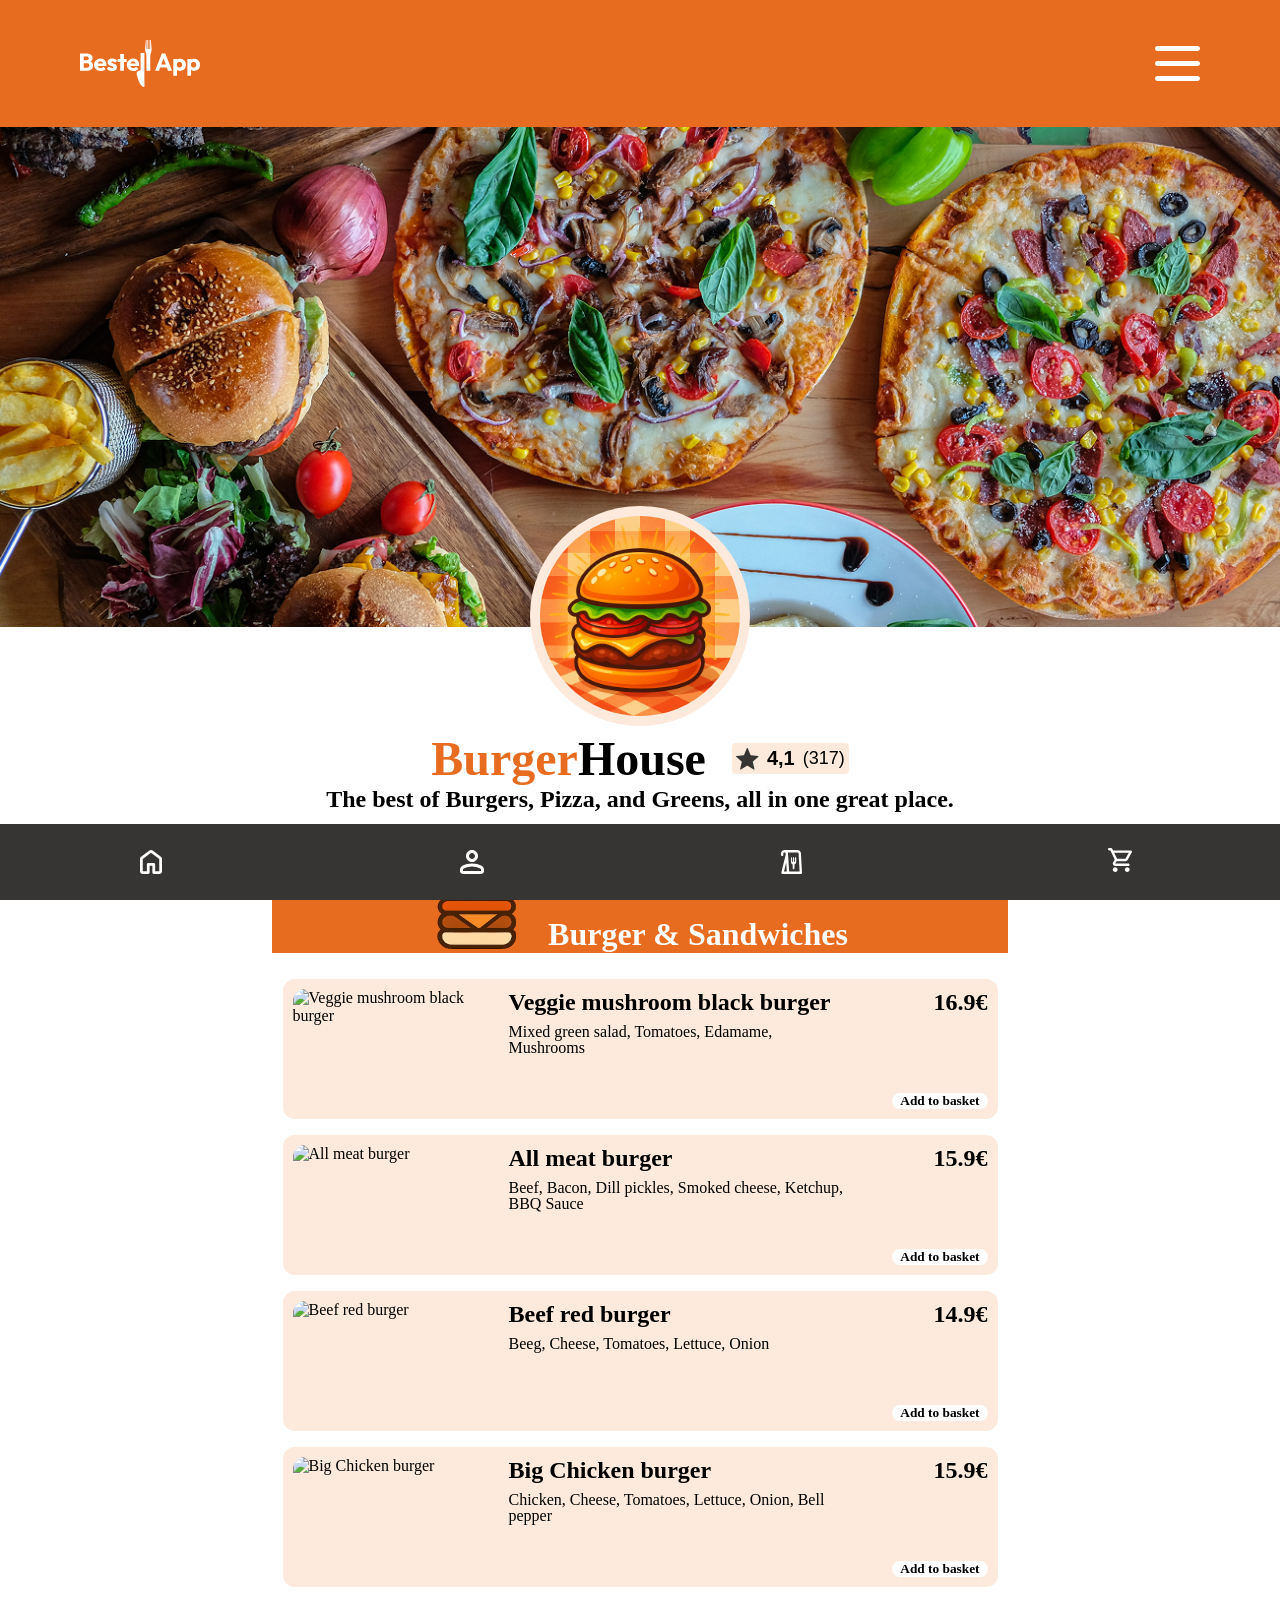
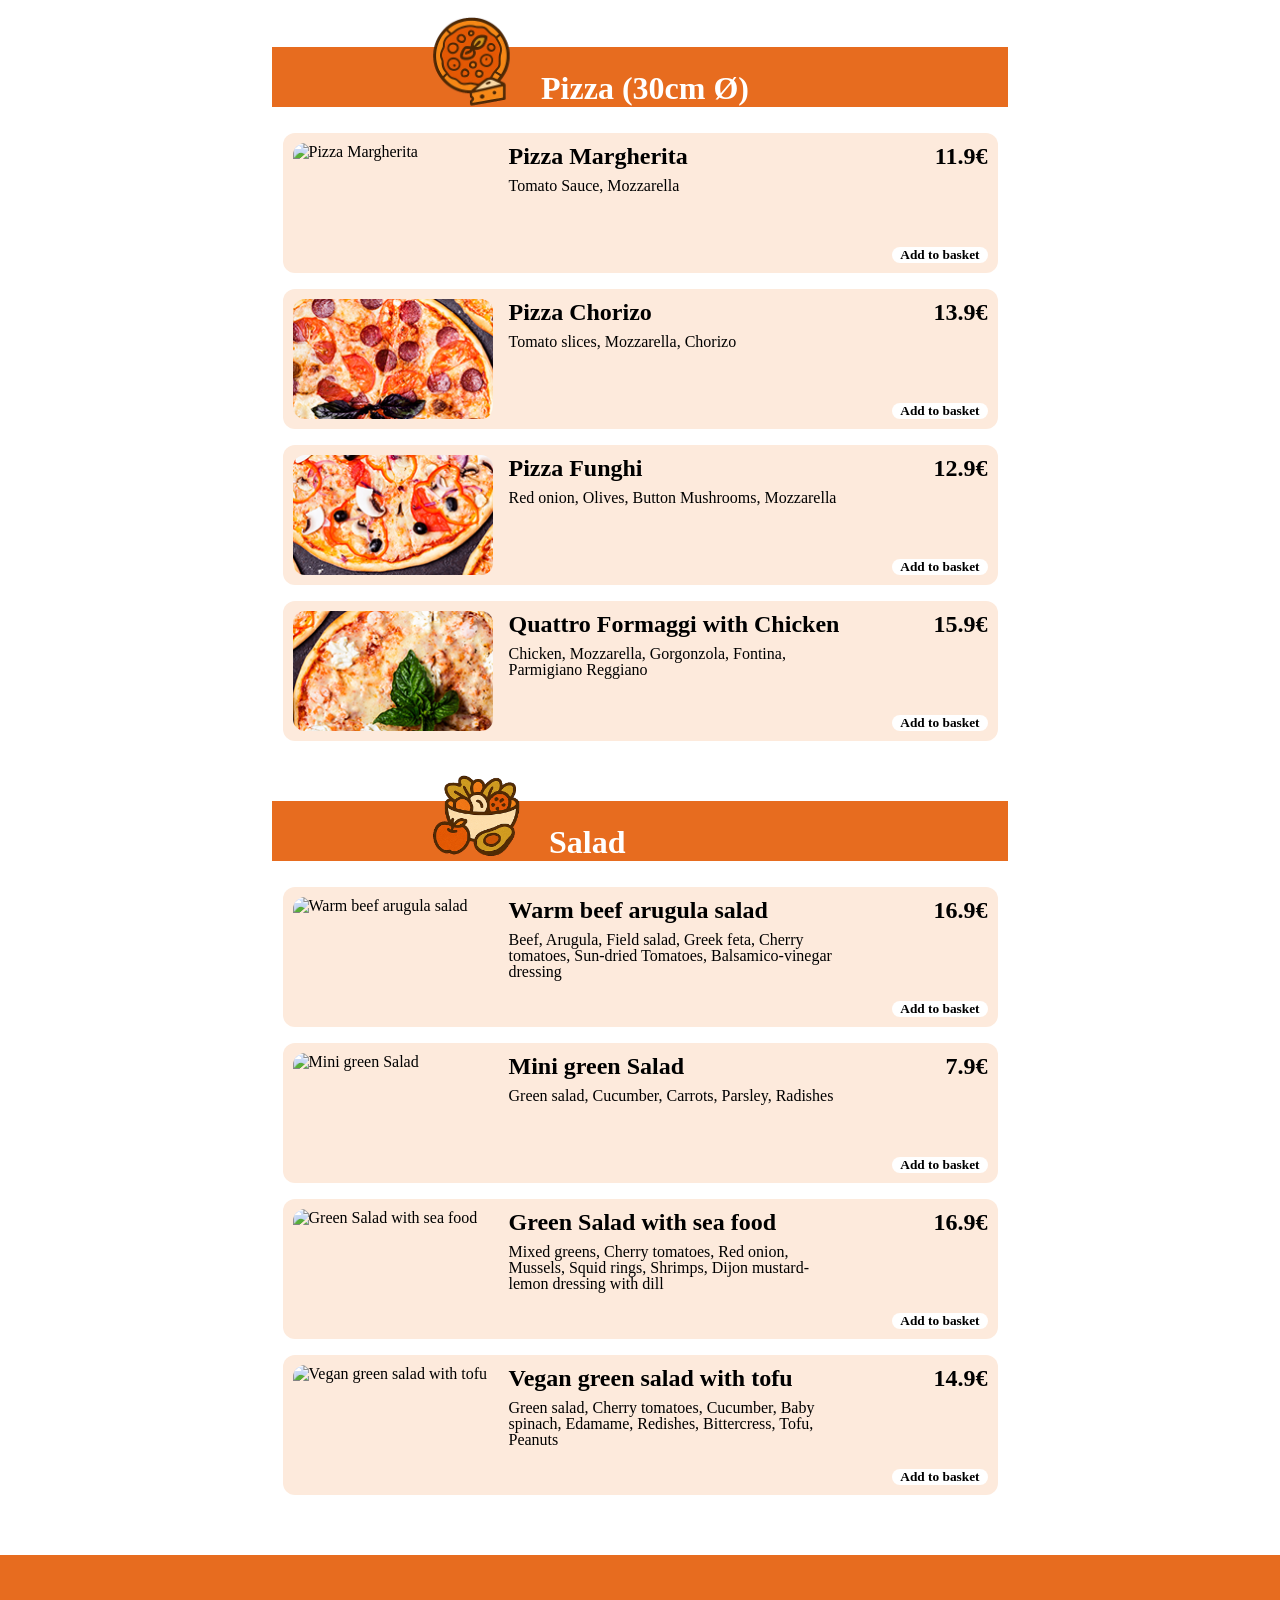
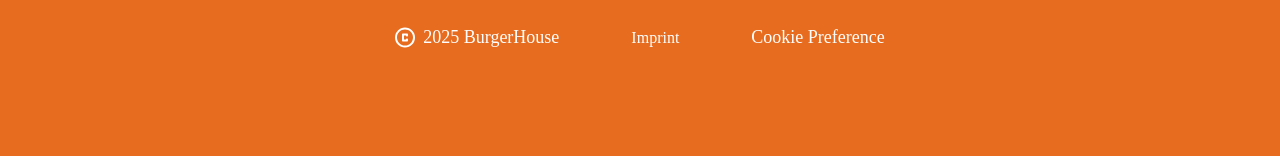
==== index.html @ a9cc0ef1 "fixed constructive critique part 1" ====
<!doctype html>
<html lang="en">
  <head>
    <meta charset="UTF-8" />
    <meta name="viewport" content="width=device-width, initial-scale=1.0" />
    <title>BestellApp</title>
    <link
      rel="shortcut icon"
      href="../assets/mobile/takeout-dining-onpress.svg"
      type="image/x-icon"
    />
    <link rel="stylesheet" href="files/styles/variables.css" />
    <link rel="stylesheet" href="files/styles/fonts.css" />
    <link rel="stylesheet" href="files/styles/standard.css" />
    <link rel="stylesheet" href="style.css" />
    <link rel="stylesheet" href="files/styles/responsive.css" />
    <script src="files/scripts/dishes.js"></script>
    <script src="files/scripts/template.js"></script>
    <script src="script.js"></script>
  </head>
  <body onload="initialise()">
    <header>
      <article class="menu_bar">
        <img src="/assets/icons/bestellapp-logo.svg" alt="Logo of BestellApp" />
        <img class="bars" src="/assets/icons/menu-bar.svg" alt="Menu Bar" />
      </article>
      <img src="/assets/images/header/hero.png" alt="Hero Image with Food" />
      <div class="restaurant_icon">
        <section class="restaurant_symbol">
          <img
            src="/assets/images/header/restaurant-logo.png"
            alt="Icon of BurgerHouse"
          />
        </section>
      </div>
      <section class="restaurant_name">
        <h1><span>Burger</span>House</h1>
        <section class="restaurant_rating">
          <img src="/assets/icons/star.svg" alt="Rating Star" />
          <p class="rating"><b>4,1</b></p>
          <p class="users">(317)</p>
        </section>
      </section>
      <section class="subtitle">
        <h2>The best of Burgers, Pizza, and Greens, all in one great place.</h2>
      </section>
    </header>
    <!-- Main -->
    <main>
      <div class="main_menu_style">
        <div>
          <aside id="basket"></aside>
        </div>
        <article>
          <section class="category">
            <div>
              <img src="/assets/icons/burger-symbol.svg" alt="Burger Icon" />
              <h3>Burger & Sandwiches</h3>
            </div>
          </section>
          <section class="menu" id="burgersMenus"></section>
          <section class="category">
            <div>
              <img src="/assets/icons/pizza-symbol.svg" alt="Pizza Icon" />
              <h3>Pizza (30cm Ø)</h3>
            </div>
          </section>
          <section class="menu" id="pizzasMenus"></section>
          <section class="category">
            <div>
              <img src="/assets/icons/salad-symbol.svg" alt="Salad Icon" />
              <h3>Salad</h3>
            </div>
          </section>
          <section class="menu" id="saladsMenus"></section>
        </article>
      </div>
      <dialog id="orderConfirmed" onclick="closeDialog()">
        <article onclick="stopPropagation(event)">
          <section>
            <button class="close" id="closeButton" onclick="closeDialog()">
              X
            </button>
          </section>
          <section class="order_received">
            <img src="/assets/icons/order-symbol.svg" alt="Car is driving" />
            <h6>Oder confirmed!</h6>
            <p>Your food is on the way!</p>
          </section>
        </article>
      </dialog>
    </main>
    <footer>
      <section class="footer_responsive">
        <div>
          <img src="/assets/mobile/home.svg" alt="Home Symbol" />
          <img src="/assets/mobile/person.svg" alt="Person Symbol" />
          <img src="/assets/mobile/takeout-dining.svg" alt="Dining Symbol" />
          <button class="responsive_basket" onclick="openBasket()">
            <img
              src="/assets/mobile/shopping-cart.svg"
              alt="Button for Basket"
            />
          </button>
        </div>
      </section>
      <section class="footer_classic">
        <div>
          <img src="/assets/icons/copyright.svg" alt="Copyright" />
          <p>2025 BurgerHouse</p>
        </div>
        <a href="https://www.youtube.com/watch?v=N9w1lCZfaWI">Imprint</a>
        <p>Cookie Preference</p>
      </section>
      <dialog class="basket_dialog" id="basketDialog" onclick="closeBasket()">
        <aside
          class="basket_responsive"
          id="basketResponsive"
          onclick="stopPropagation(event)"
        ></aside>
      </dialog>
    </footer>
  </body>
</html>
---- files/styles/variables.css ----
:root {
    --main_color: rgb(231, 108, 31);
    --bg_dishes: rgb(253, 234, 220);
    --bg_basket: rgb(54, 53, 52);
}
---- files/styles/fonts.css ----
/* palanquin-dark-regular - latin */
@font-face {
  font-display: swap; /* Check https://developer.mozilla.org/en-US/docs/Web/CSS/@font-face/font-display for other options. */
  font-family: 'Palanquin Dark';
  font-style: normal;
  font-weight: 400;
  src: url('/BestellApp/assets/fonts/palanquin-dark-v17-latin-regular.woff2') format('woff2'); /* Chrome 36+, Opera 23+, Firefox 39+, Safari 12+, iOS 10+ */
}
/* palanquin-dark-700 - latin */
@font-face {
  font-display: swap; /* Check https://developer.mozilla.org/en-US/docs/Web/CSS/@font-face/font-display for other options. */
  font-family: 'Palanquin Dark';
  font-style: normal;
  font-weight: 700;
  src: url('/BestellApp/assets/fonts/palanquin-dark-v17-latin-700.woff2') format('woff2'); /* Chrome 36+, Opera 23+, Firefox 39+, Safari 12+, iOS 10+ */
}

/* palanquin-regular - latin */
@font-face {
  font-display: swap; /* Check https://developer.mozilla.org/en-US/docs/Web/CSS/@font-face/font-display for other options. */
  font-family: 'Palanquin';
  font-style: normal;
  font-weight: 400;
  src: url('/BestellApp/assets/fonts/palanquin-v17-latin-regular.woff2') format('woff2'); /* Chrome 36+, Opera 23+, Firefox 39+, Safari 12+, iOS 10+ */
}
/* palanquin-500 - latin */
@font-face {
  font-display: swap; /* Check https://developer.mozilla.org/en-US/docs/Web/CSS/@font-face/font-display for other options. */
  font-family: 'Palanquin';
  font-style: normal;
  font-weight: 500;
  src: url('/BestellApp/assets/fonts/palanquin-v17-latin-500.woff2') format('woff2'); /* Chrome 36+, Opera 23+, Firefox 39+, Safari 12+, iOS 10+ */
}
/* palanquin-600 - latin */
@font-face {
  font-display: swap; /* Check https://developer.mozilla.org/en-US/docs/Web/CSS/@font-face/font-display for other options. */
  font-family: 'Palanquin';
  font-style: normal;
  font-weight: 600;
  src: url('/BestellApp/assets/fonts/palanquin-v17-latin-600.woff2') format('woff2'); /* Chrome 36+, Opera 23+, Firefox 39+, Safari 12+, iOS 10+ */
}
/* palanquin-700 - latin */
@font-face {
  font-display: swap; /* Check https://developer.mozilla.org/en-US/docs/Web/CSS/@font-face/font-display for other options. */
  font-family: 'Palanquin';
  font-style: normal;
  font-weight: 700;
  src: url('/BestellApp/assets/fonts/palanquin-v17-latin-700.woff2') format('woff2'); /* Chrome 36+, Opera 23+, Firefox 39+, Safari 12+, iOS 10+ */
}
---- files/styles/standard.css ----
* {
  margin: 0px;
  box-sizing: border-box;
}

a {
  text-decoration: none;
  color: white;
}

h1 {
  font-family: "Palanquin Dark";
  font-size: 48px;
  font-weight: 700;
}

h1 > span {
  color: var(--main_color);
}

h2 {
  font-family: "Palanquin";
  font-size: 24px;
  font-weight: 700;
}

h3 {
  font-family: "Palanquin";
  font-size: 40px;
  font-weight: 700;
  color: white;
}

h4 {
  font-family: "Palanquin";
  font-size: 24px;
  font-weight: 600;
}

button {
  padding: 0px 8px;
  font-family: "Palanquin";
  font-weight: 600;
  border: none;
  border-radius: 16px;
  background-color: white;
  cursor: pointer;
}

aside {
  display: flex;
  flex-direction: column;
  justify-content: flex-start;
  width: 430px;
  height: 814px;
  background-color: var(--bg_basket);
}

h5 {
  display: flex;
  justify-content: center;
  font-family: "Palanquin";
  font-size: 32px;
  font-weight: 700;
  color: var(--bg_dishes);
}

dialog {
  margin: auto;
  padding: 40px 48px;
  border: none;
  border-radius: 30px;
  background-color: var(--bg_basket);
  color: white;
}

dialog p {
  font-family: "Palanquin";
  font-size: 29px;
  font-weight: 700;
}

dialog::backdrop {
  background-color: rgba(1, 1, 1, 0.25);
  backdrop-filter: blur(4px);
}

h6 {
  font-family: "Palanquin";
  font-size: 42px;
  font-weight: 700;
}

footer {
  display: flex;
  align-items: center;
  justify-content: center;
  gap: 72px;
  padding-top: 72px;
  padding-bottom: 32px;
  background-color: var(--main_color);
}
---- style.css ----
.menu_bar {
  display: flex;
  justify-content: space-between;
  align-items: center;
  padding: 40px max(calc(50% - 720px), 80px);
  background-color: var(--main_color);
}

header > img {
  width: 100%;
  height: 500px;
  object-fit: cover;
}

.restaurant_icon {
  display: flex;
  justify-content: center;
  height: 100px;
}

.restaurant_symbol {
  display: flex;
  align-items: center;
  justify-content: center;
  position: relative;
  top: -125px;
  border-radius: 50%;
  width: 220px;
  height: 220px;
  background-color: var(--bg_dishes);
}

.restaurant_symbol > img {
  width: 200px;
  height: 200px;
  border-radius: 50%;
}

.restaurant_name {
  display: flex;
  align-items: center;
  justify-content: center;
  gap: 26px;
}

.restaurant_rating {
  display: flex;
  justify-content: center;
  align-items: center;
  gap: 8px;
  padding: 4px;
  border-radius: 4px;
  background-color: var(--bg_dishes);
}

.rating {
  font-family: "Palanquin Dark", sans-serif;
  font-size: 20px;
}

.users {
  font-family: "Palanquin", sans-serif;
  font-size: 18px;
}

.subtitle {
  display: flex;
  justify-content: center;
}

.main_menu_style {
  display: flex;
  flex-direction: row-reverse;
  justify-content: center;
  align-items: flex-start;
  margin-top: 80px;
}

.main_menu_style > div {
  display: flex;
  position: sticky;
  top: 0px;
}

aside > article {
  display: flex;
  flex-direction: column;
  justify-content: center;
  align-items: center;
  gap: 36px;
  padding: 60px 32px;
}

dialog > article {
  display: flex;
  flex-direction: column;
  justify-content: center;
  align-items: flex-end;
}

.empty_basket {
  display: flex;
  flex-direction: column;
  justify-content: flex-start;
  align-items: center;
  gap: 69px;
}

.empty_basket > p {
  text-align: center;
  font-family: "Palanquin";
  font-size: 24px;
  font-weight: 500;
  color: var(--bg_dishes);
}

.empty_basket > img {
  width: 150px;
}

.menu {
  display: flex;
  flex-direction: column;
  gap: 16px;
  margin-bottom: 60px;
  padding: 0px max(calc(50% - 720px), 120px);
}

.category {
  display: flex;
  align-items: end;
  margin-bottom: 26px;
  padding: 0px max(calc(50% - 720px), 160px);
  height: 60px;
  background-color: var(--main_color);
}

.category > div {
  display: flex;
  align-items: end;
  gap: 28px;
}

.dish {
  display: flex;
  justify-content: space-between;
  padding: 10px;
  width: 715px;
  border-radius: 12px;
  background-color: var(--bg_dishes);
}

.dish p {
  font-family: "Palanquin";
}

.explanation {
  display: flex;
  justify-content: space-between;
  gap: 16px;
}

.explanation > img {
  width: 200px;
  height: 120px;
  border-radius: 12px;
  object-fit: cover;
}

.description {
  display: flex;
  flex-direction: column;
  gap: 8px;
  width: 42ch;
}

.description > p {
  font-weight: 500;
  line-height: 100%;
}

.costs {
  display: flex;
  flex-direction: column;
  justify-content: space-between;
  align-items: end;
}

.costs > p {
  font-size: 24px;
  font-weight: 600;
}

.change_color {
  color: var(--main_color);
}

.ordered_dishes {
  display: flex;
  flex-direction: column;
  gap: 10px;
  height: 464px;
  overflow: auto;
}

.dish_in_basket {
  display: flex;
  justify-content: space-between;
  padding: 20px;
  border-radius: 20px;
  background-color: var(--bg_dishes);
}

.name_n_amount,
.costs_n_trash {
  font-family: "Palanquin";
  font-size: 22px;
  font-weight: 600;
}

.name_n_amount {
  display: flex;
  flex-direction: column;
  justify-content: space-between;
  gap: 8px;
}

.amount {
  display: flex;
  align-items: flex-end;
  gap: 8;
}

.amount > button {
  padding-bottom: 0px;
  background-color: var(--bg_dishes);
  font-family: "Palanquin";
  font-size: 22px;
  font-weight: 600;
}

.amount > button:hover {
  color: var(--main_color);
}

.costs_n_trash {
  display: flex;
  flex-direction: column;
  justify-content: space-between;
}

.costs_n_trash > button {
  background-color: var(--bg_dishes);
  padding-top: 16px;
  padding-bottom: 16px;
}

.basket_lower_part {
  display: flex;
  flex-direction: column;
  gap: 30px;
  border-top: 3px solid white;
}

.total_cost {
  display: flex;
  justify-content: space-between;
}

.total_cost > p {
  font-family: "Palanquin";
  font-size: 22px;
  font-weight: 700;
  color: white;
}

.button_buy_order {
  display: flex;
  align-items: center;
  justify-content: center;
  width: 320px;
  height: 64px;
  border: none;
  border-radius: 60px;
  font-family: "Palanquin";
  font-size: 32px;
  font-weight: 700;
  color: white;
  background-color: var(--main_color);
}

.close {
  border: 1px solid white;
  background-color: var(--bg_basket);
  color: white;
}

.order_received {
  display: flex;
  flex-direction: column;
  justify-content: center;
  align-items: center;
}

.footer_classic {
  display: flex;
  align-items: center;
  justify-content: center;
  gap: 72px;
}

.footer_classic > div {
  display: flex;
  gap: 8px;
}

.footer_classic  p {
  font-family: "Palanquin";
  font-size: 18px;
  color: white;
}

.footer_responsive {
  display: none;
  padding: 24px max(calc(50% - 720px), 140px);
  position: fixed;
  bottom: 0px;
  z-index: 1;
  width: 100dvw;
  background-color: var(--bg_basket);
}

.footer_responsive > div {
  display: flex;
  align-items: center;
  justify-content: space-between;
}

.responsive_basket {
  background-color: var(--bg_basket);
}

.basket_dialog {
  padding: 0px;
  width: 320px;
  height: 667px;
  background-color: var(--bg_basket);
}

.dialog_offen {
  overflow: hidden;
}
---- files/styles/responsive.css ----
@media screen and (min-width: 320px) and (max-width: 1385px) {
  .category {
    width: 100%;
  }

  .menu {
    align-items: center;
    padding: 0px;
  }

  h3 {
    font-size: 32px;
  }

  aside {
    display: none;
  }

  .footer_responsive {
    display: block;
  }

  .footer_classic {
    margin-bottom: 76px;
  }

  .basket_responsive {
    display: flex;
  }

  aside {
    width: 320px;
    height: auto;
  }

  aside > article {
    padding: 20px;
  }

  .empty_basket {
    gap: 32px;
  }

  .empty_basket > p {
    font-size: 16px;
    width: 20ch;
  }

  .ordered_dishes {
    height: 350px;
    color: black;
  }

  .name_n_amount p,
  .costs_n_trash p {
    font-size: 22px;
  }

  .basket_lower_part {
    width: 250px;
  }

  .button_buy_order {
    width: 250px;
    font-size: 24px;
  }
}

@media screen and (min-width: 320px) and (max-width: 768px) {
  .menu_bar {
    padding: 40px 16px;
  }

  .bars {
    display: none;
  }

  .restaurant_name {
    flex-direction: column-reverse;
    margin-top: 32px;
  }

  .subtitle {
    text-align: center;
  }

  h2 {
    width: 32ch;
    font-size: 22px;
  }

  .category {
    justify-content: center;
    margin-top: 32px;
    padding: 0px 0px;
    width: 100%;
  }

  .category > div {
    flex-direction: column;
    align-items: center;
    position: relative;
    gap: 0px;
    top: 5px;
  }

  h3 {
    font-size: 24px;
  }

  .menu {
    margin-bottom: 100px;
  }

  .dish {
    display: flex;
    flex-direction: column;
    gap: 16px;
    width: 300px;
  }

  h4 {
    font-size: 20px;
  }

  .explanation {
    flex-direction: column;
    gap: 8px;
  }

  .explanation > img {
    width: 280px;
    height: 100px;
  }

  .description {
    width: 36ch;
  }

  .costs {
    flex-direction: row;
  }

  .footer_responsive {
    padding: 24px max(calc(50% - 720px), 32px);
  }

  .footer_classic {
    flex-direction: column;
    gap: 16px;
  }
}
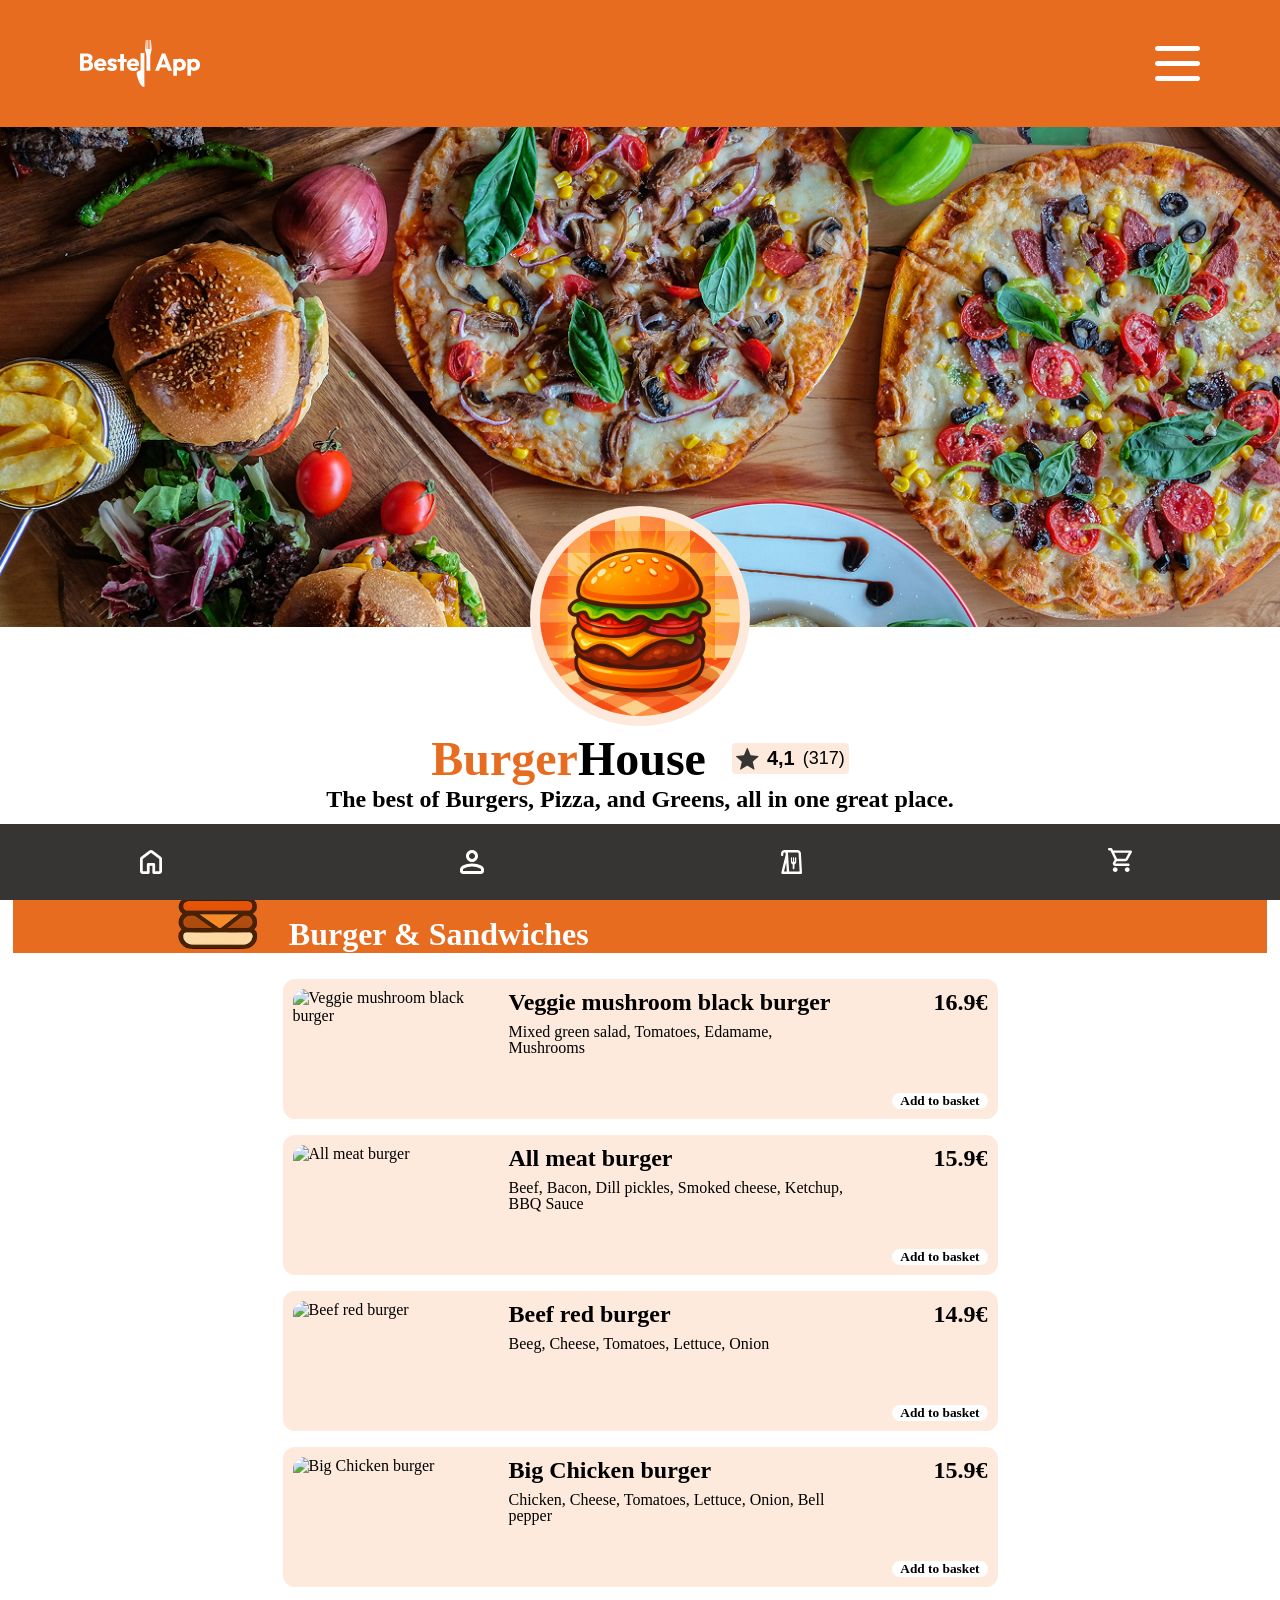
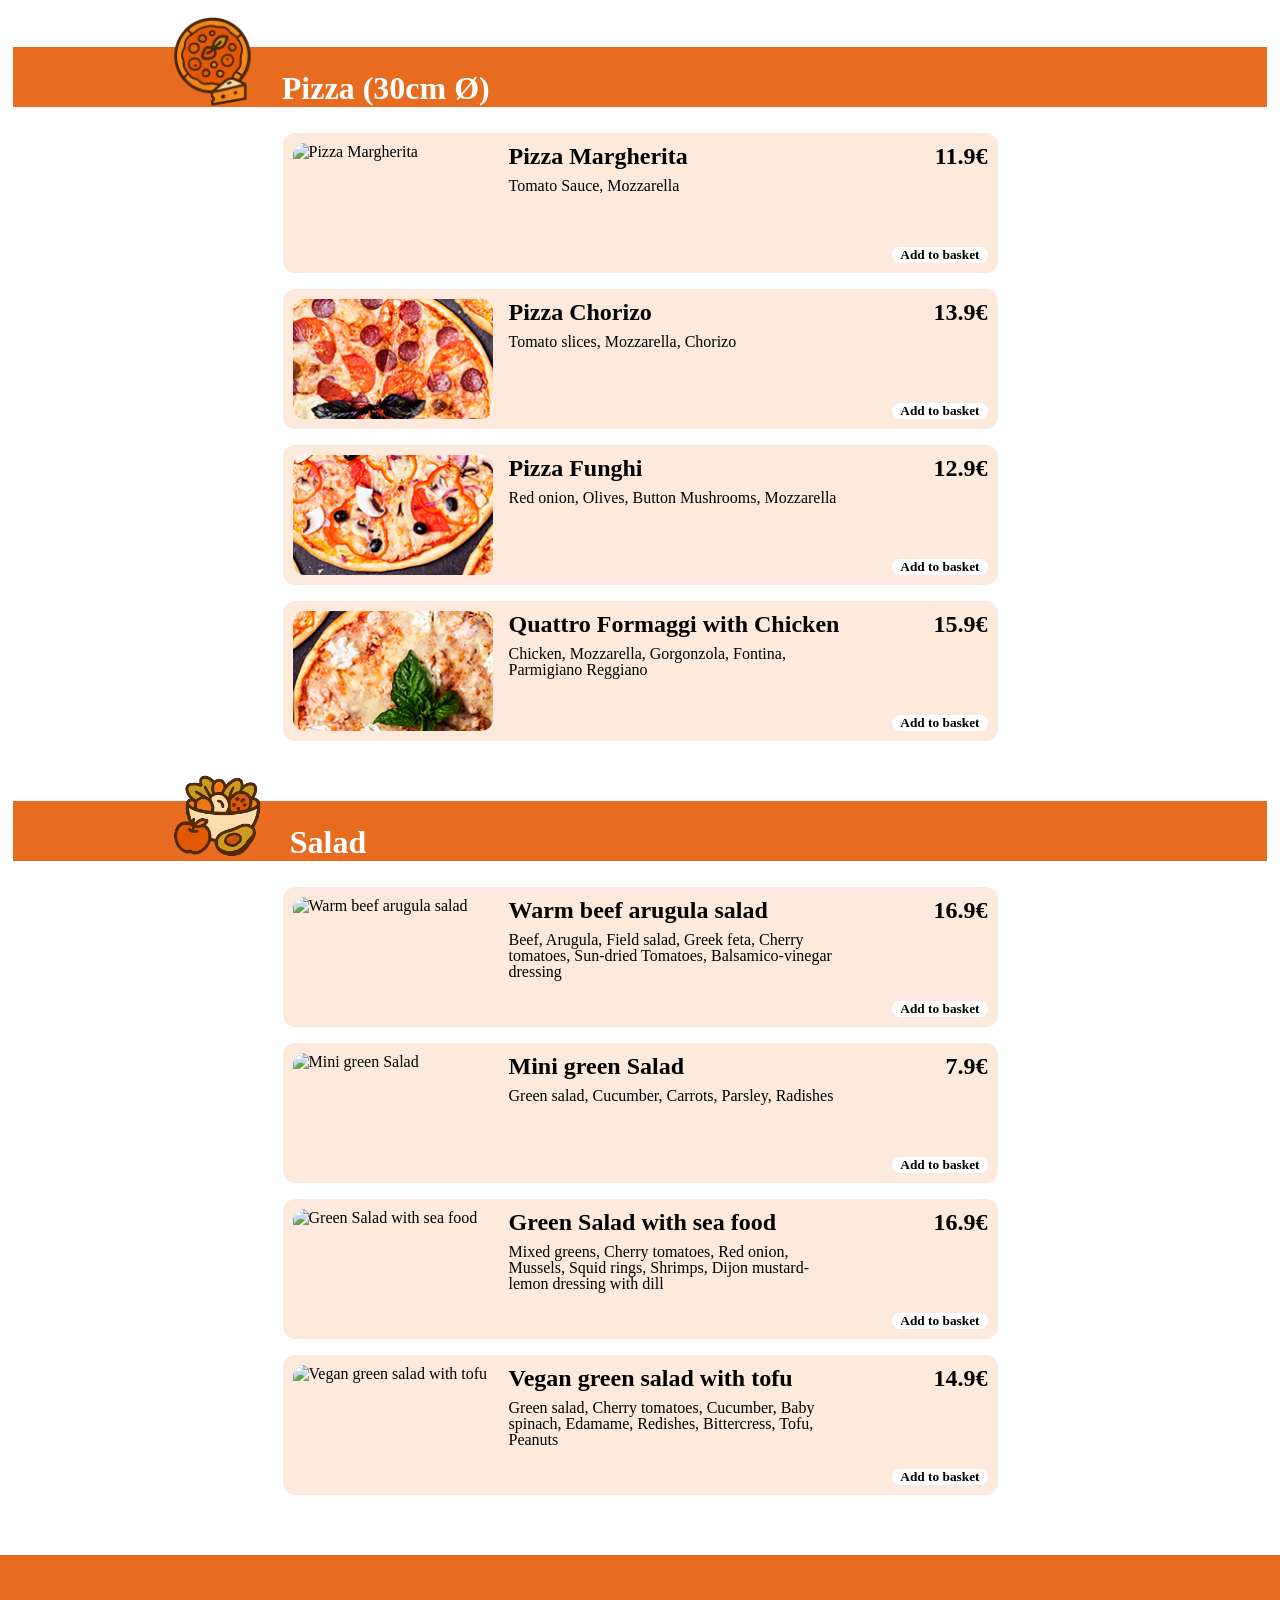
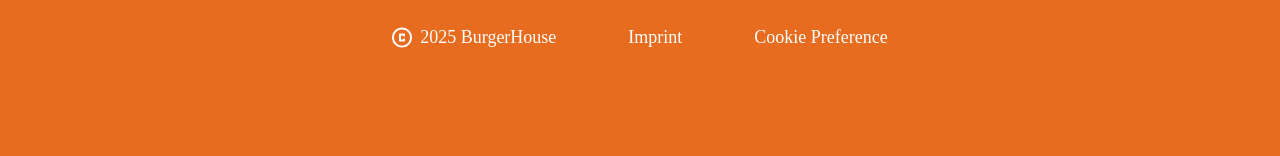
==== commit 4f35f3d7: "fixed constructive critique part 2" ====
--- a/index.html
+++ b/index.html
@@ -6,7 +6,7 @@
     <title>BestellApp</title>
     <link
       rel="shortcut icon"
-      href="../assets/mobile/takeout-dining-onpress.svg"
+      href="./assets/mobile/takeout-dining-onpress.svg"
       type="image/x-icon"
     />
     <link rel="stylesheet" href="files/styles/variables.css" />
@@ -21,14 +21,17 @@
   <body onload="initialise()">
     <header>
       <article class="menu_bar">
-        <img src="/assets/icons/bestellapp-logo.svg" alt="Logo of BestellApp" />
-        <img class="bars" src="/assets/icons/menu-bar.svg" alt="Menu Bar" />
+        <img
+          src="./assets/icons/bestellapp-logo.svg"
+          alt="Logo of BestellApp"
+        />
+        <img class="bars" src="./assets/icons/menu-bar.svg" alt="Menu Bar" />
       </article>
-      <img src="/assets/images/header/hero.png" alt="Hero Image with Food" />
+      <img src="./assets/images/header/hero.png" alt="Hero Image with Food" />
       <div class="restaurant_icon">
         <section class="restaurant_symbol">
           <img
-            src="/assets/images/header/restaurant-logo.png"
+            src="./assets/images/header/restaurant-logo.png"
             alt="Icon of BurgerHouse"
           />
         </section>
@@ -36,7 +39,7 @@
       <section class="restaurant_name">
         <h1><span>Burger</span>House</h1>
         <section class="restaurant_rating">
-          <img src="/assets/icons/star.svg" alt="Rating Star" />
+          <img src="./assets/icons/star.svg" alt="Rating Star" />
           <p class="rating"><b>4,1</b></p>
           <p class="users">(317)</p>
         </section>
@@ -54,21 +57,21 @@
         <article>
           <section class="category">
             <div>
-              <img src="/assets/icons/burger-symbol.svg" alt="Burger Icon" />
+              <img src="./assets/icons/burger-symbol.svg" alt="Burger Icon" />
               <h3>Burger & Sandwiches</h3>
             </div>
           </section>
           <section class="menu" id="burgersMenus"></section>
           <section class="category">
             <div>
-              <img src="/assets/icons/pizza-symbol.svg" alt="Pizza Icon" />
+              <img src="./assets/icons/pizza-symbol.svg" alt="Pizza Icon" />
               <h3>Pizza (30cm Ø)</h3>
             </div>
           </section>
           <section class="menu" id="pizzasMenus"></section>
           <section class="category">
             <div>
-              <img src="/assets/icons/salad-symbol.svg" alt="Salad Icon" />
+              <img src="./assets/icons/salad-symbol.svg" alt="Salad Icon" />
               <h3>Salad</h3>
             </div>
           </section>
@@ -83,8 +86,8 @@
             </button>
           </section>
           <section class="order_received">
-            <img src="/assets/icons/order-symbol.svg" alt="Car is driving" />
-            <h6>Oder confirmed!</h6>
+            <img src="./assets/icons/order-symbol.svg" alt="Car is driving" />
+            <h6>Order confirmed!</h6>
             <p>Your food is on the way!</p>
           </section>
         </article>
@@ -93,12 +96,12 @@
     <footer>
       <section class="footer_responsive">
         <div>
-          <img src="/assets/mobile/home.svg" alt="Home Symbol" />
-          <img src="/assets/mobile/person.svg" alt="Person Symbol" />
-          <img src="/assets/mobile/takeout-dining.svg" alt="Dining Symbol" />
+          <img src="./assets/mobile/home.svg" alt="Home Symbol" />
+          <img src="./assets/mobile/person.svg" alt="Person Symbol" />
+          <img src="./assets/mobile/takeout-dining.svg" alt="Dining Symbol" />
           <button class="responsive_basket" onclick="openBasket()">
             <img
-              src="/assets/mobile/shopping-cart.svg"
+              src="./assets/mobile/shopping-cart.svg"
               alt="Button for Basket"
             />
           </button>
@@ -106,18 +109,20 @@
       </section>
       <section class="footer_classic">
         <div>
-          <img src="/assets/icons/copyright.svg" alt="Copyright" />
+          <img src="./assets/icons/copyright.svg" alt="Copyright" />
           <p>2025 BurgerHouse</p>
         </div>
         <a href="https://www.youtube.com/watch?v=N9w1lCZfaWI">Imprint</a>
         <p>Cookie Preference</p>
       </section>
       <dialog class="basket_dialog" id="basketDialog" onclick="closeBasket()">
-        <aside
-          class="basket_responsive"
-          id="basketResponsive"
-          onclick="stopPropagation(event)"
-        ></aside>
+        <article>
+          <aside
+            class="basket_responsive"
+            id="basketResponsive"
+            onclick="stopPropagation(event)"
+          ></aside>
+        </article>
       </dialog>
     </footer>
   </body>
--- a/files/styles/standard.css
+++ b/files/styles/standard.css
@@ -5,6 +5,8 @@
 
 a {
   text-decoration: none;
+  font-family: "Palanquin";
+  font-size: 18px;
   color: white;
 }
 
--- a/style.css
+++ b/style.css
@@ -91,19 +91,19 @@
   padding: 60px 32px;
 }
 
-dialog > article {
-  display: flex;
-  flex-direction: column;
-  justify-content: center;
-  align-items: flex-end;
-}
-
 .empty_basket {
   display: flex;
   flex-direction: column;
   justify-content: flex-start;
   align-items: center;
   gap: 69px;
+}
+
+.empty_basket > div {
+  display: flex;
+  flex-direction: column;
+  justify-content: center;
+  gap: 16px;
 }
 
 .empty_basket > p {
@@ -223,11 +223,12 @@
   flex-direction: column;
   justify-content: space-between;
   gap: 8px;
+  line-height: 100%;
 }
 
 .amount {
   display: flex;
-  align-items: flex-end;
+  align-items: center;
   gap: 8;
 }
 
@@ -295,6 +296,13 @@
   color: white;
 }
 
+.close_basket {
+  display: none;
+  border: 1px solid white;
+  background-color: var(--bg_basket);
+  color: white;
+}
+
 .order_received {
   display: flex;
   flex-direction: column;
@@ -314,7 +322,7 @@
   gap: 8px;
 }
 
-.footer_classic  p {
+.footer_classic p {
   font-family: "Palanquin";
   font-size: 18px;
   color: white;
@@ -347,6 +355,19 @@
   background-color: var(--bg_basket);
 }
 
+.basket_dialog > article {
+  display: flex;
+  flex-direction: column;
+  align-items: center;
+}
+
+.basket_header {
+  display: flex;
+  flex-direction: column;
+  justify-content: center;
+  gap: 16px;
+}
+
 .dialog_offen {
   overflow: hidden;
-}+}
--- a/files/styles/responsive.css
+++ b/files/styles/responsive.css
@@ -1,6 +1,6 @@
 @media screen and (min-width: 320px) and (max-width: 1385px) {
   .category {
-    width: 100%;
+    width: 98vw;
   }
 
   .menu {
@@ -16,6 +16,10 @@
     display: none;
   }
 
+  .close_basket {
+    display: block;
+  }
+
   .footer_responsive {
     display: block;
   }
@@ -29,12 +33,13 @@
   }
 
   aside {
-    width: 320px;
+    width: 280px;
     height: auto;
   }
 
   aside > article {
-    padding: 20px;
+    padding: 10px;
+    gap: 8px;
   }
 
   .empty_basket {
@@ -47,7 +52,7 @@
   }
 
   .ordered_dishes {
-    height: 350px;
+    height: 310px;
     color: black;
   }
 
@@ -93,7 +98,7 @@
     justify-content: center;
     margin-top: 32px;
     padding: 0px 0px;
-    width: 100%;
+    width: auto;
   }
 
   .category > div {
@@ -116,7 +121,7 @@
     display: flex;
     flex-direction: column;
     gap: 16px;
-    width: 300px;
+    width: 95vw;
   }
 
   h4 {
@@ -149,4 +154,12 @@
     flex-direction: column;
     gap: 16px;
   }
+
+  h6 {
+    font-size: 20px;
+  }
+
+  .order_received > p {
+    font-size: 14px;
+  }
 }
